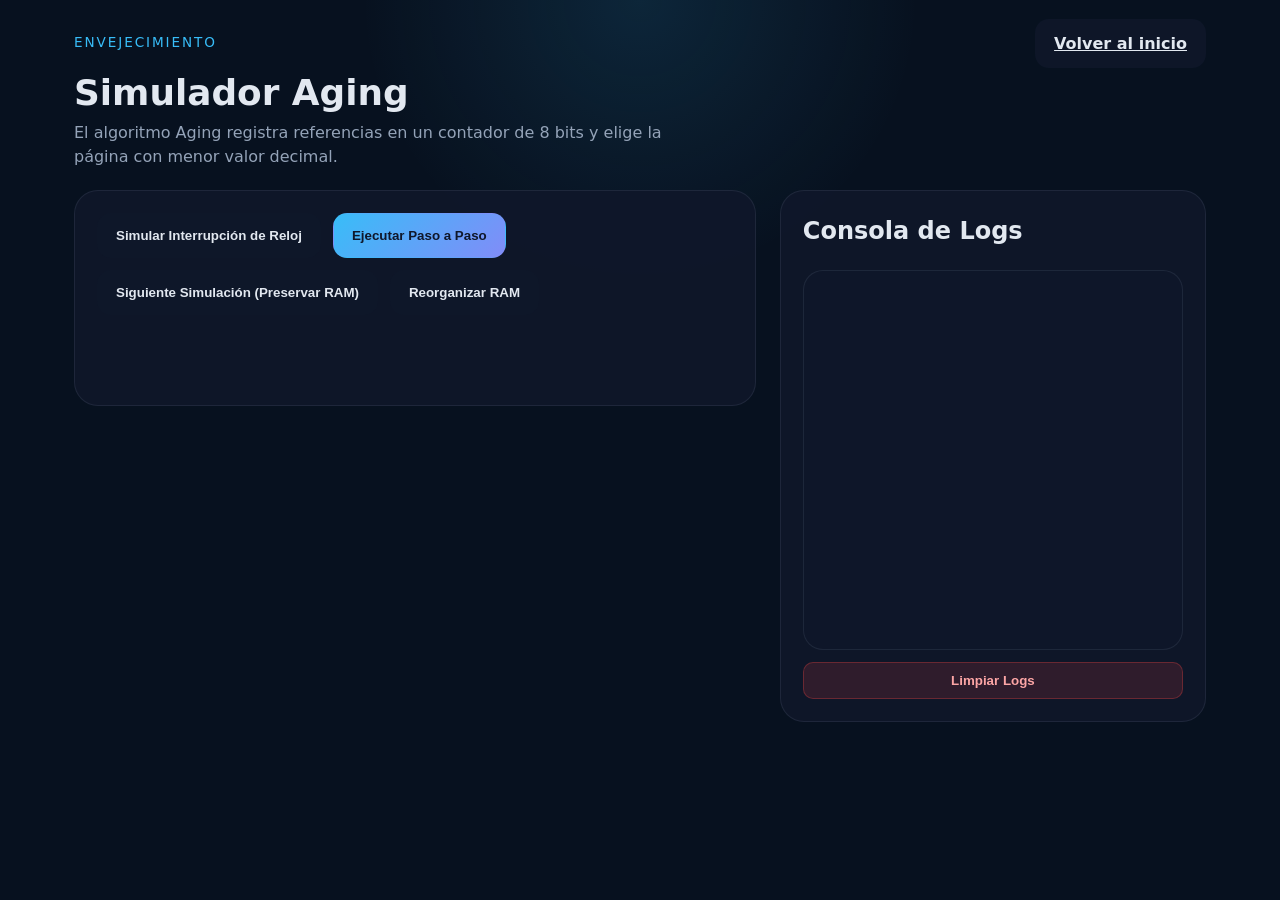
==== views/aging.html @ 6c17955e "Todo bien" ====
<!DOCTYPE html>
<html lang="es">
<head>
  <meta charset="UTF-8" />
  <meta name="viewport" content="width=device-width, initial-scale=1.0" />
  <title>Aging - Simulador de Reemplazo de Páginas</title>
  <link rel="stylesheet" href="../css/main.css" />
</head>
<body>
  <main class="container">
    <header class="header-panel">
      <div>
        <p class="eyebrow">Envejecimiento</p>
        <h1>Simulador Aging</h1>
        <p class="help-text">El algoritmo Aging registra referencias en un contador de 8 bits y elige la página con menor valor decimal.</p>
      </div>
      <div>
        <a class="secondary-button" href="../index.html">Volver al inicio</a>
      </div>
    </header>

    <div class="page-shell">
      <section class="panel workspace">
        <div class="control-panel">
          <button id="tick-btn" class="secondary-button">Simular Interrupción de Reloj</button>
          <button id="simulate-btn" class="primary">Ejecutar Paso a Paso</button>
          <button id="next-btn">Siguiente Simulación (Preservar RAM)</button>
          <button id="reorganize-btn" class="secondary-button">Reorganizar RAM</button>
        </div>
        <div class="info-box" id="incoming-label"></div>
        <div class="ram-grid" id="ram-grid"></div>
      </section>

      <aside class="panel">
        <h2>Consola de Logs</h2>
        <div class="log-console" id="log-console"></div>
        <button class="clear-logs-btn" id="clear-logs-btn">Limpiar Logs</button>
      </aside>
    </div>
  </main>

  <div class="modal-overlay" id="result-modal">
    <div class="modal-card">
      <h3 id="result-modal-title"></h3>
      <div id="result-modal-details"></div>
      <div class="modal-actions">
        <button id="modal-close-btn" class="primary">Cerrar</button>
      </div>
    </div>
  </div>

  <script type="module">
    import { createApp } from '../js/app.js';
    createApp('aging');
  </script>
</body>
</html>
---- css/main.css ----
:root {
  color-scheme: dark;
  --bg: #07111f;
  --surface: #111b2c;
  --surface-strong: #0c1729;
  --border: #1f2d40;
  --text: #e2e8f0;
  --muted: #94a3b8;
  --primary: #38bdf8;
  --success: #22c55e;
  --warning: #fbbf24;
  --danger: #ef4444;
  --accent: #818cf8;
}

* {
  box-sizing: border-box;
}

html, body {
  margin: 0;
  min-height: 100%;
  font-family: Inter, system-ui, sans-serif;
  background: radial-gradient(circle at top, rgba(56, 189, 248, 0.12), transparent 28%), var(--bg);
  color: var(--text);
}

body {
  line-height: 1.55;
}

.container {
  max-width: 1180px;
  margin: 0 auto;
  padding: 32px 24px 40px;
}

.welcome-page .hero-card {
  background: rgba(15, 23, 42, 0.88);
  border: 1px solid rgba(148, 163, 184, 0.18);
  border-radius: 24px;
  padding: 36px;
  display: grid;
  gap: 28px;
}

.eyebrow {
  margin: 0 0 12px;
  color: var(--primary);
  text-transform: uppercase;
  letter-spacing: 0.14em;
  font-size: 0.85rem;
}

h1 {
  margin: 0;
  font-size: clamp(2rem, 3vw, 3.4rem);
}

p {
  margin: 0;
}

.hero-actions {
  display: flex;
  flex-wrap: wrap;
  gap: 12px;
}

.primary-button {
  display: inline-flex;
  align-items: center;
  justify-content: center;
  padding: 14px 20px;
  border-radius: 999px;
  color: #0f172a;
  background: linear-gradient(135deg, #38bdf8, #818cf8);
  text-decoration: none;
  font-weight: 700;
}

.cards-grid {
  display: grid;
  gap: 18px;
  margin-top: 32px;
  grid-template-columns: repeat(auto-fit, minmax(260px, 1fr));
}

.info-card {
  background: rgba(15, 23, 42, 0.88);
  border: 1px solid rgba(148, 163, 184, 0.14);
  border-radius: 20px;
  padding: 24px;
}

.page-shell {
  display: grid;
  grid-template-columns: 1.6fr 1fr;
  gap: 24px;
  align-items: start;
}

.header-panel {
  display: flex;
  justify-content: space-between;
  align-items: flex-start;
  gap: 16px;
  margin-bottom: 20px;
}

.header-panel h1 {
  margin: 0;
  font-size: clamp(1.8rem, 2.8vw, 2.6rem);
}

.help-text {
  color: var(--muted);
  max-width: 640px;
}

.control-panel {
  display: flex;
  flex-wrap: wrap;
  gap: 12px;
  margin-bottom: 20px;
}

button, .secondary-button {
  border: 1px solid transparent;
  border-radius: 14px;
  padding: 14px 18px;
  background: rgba(15, 23, 42, 0.92);
  color: var(--text);
  cursor: pointer;
  font-weight: 600;
}

button.primary {
  background: linear-gradient(135deg, #38bdf8, #818cf8);
  color: #0f172a;
}

button:disabled {
  opacity: 0.5;
  cursor: not-allowed;
}

.panel {
  background: rgba(15, 23, 42, 0.94);
  border: 1px solid rgba(148, 163, 184, 0.12);
  border-radius: 24px;
  padding: 22px;
}

.panel h2 {
  margin-top: 0;
}

.workspace {
  display: grid;
  gap: 18px;
}

.ram-grid {
  display: grid;
  gap: 14px;
  grid-template-columns: repeat(4, minmax(0, 1fr));
}

.frame-card {
  background: rgba(15, 23, 42, 0.88);
  border: 1px solid var(--border);
  border-radius: 18px;
  padding: 18px;
  min-height: 140px;
  position: relative;
  overflow: hidden;
}

.frame-card span {
  display: inline-flex;
  align-items: center;
  gap: 6px;
}

.frame-card h3 {
  margin: 0 0 10px;
  font-size: 1.05rem;
}

.frame-badge {
  background: rgba(56, 189, 248, 0.14);
  color: var(--primary);
  padding: 6px 10px;
  border-radius: 999px;
  font-size: 0.85rem;
}

.status-line {
  margin-top: 14px;
  display: grid;
  gap: 8px;
}

.status-pill {
  display: inline-flex;
  align-items: center;
  justify-content: center;
  padding: 8px 10px;
  border-radius: 999px;
  font-size: 0.82rem;
}

.status-pill.R { background: rgba(59, 130, 246, 0.16); color: #93c5fd; }
.status-pill.M { background: rgba(16, 185, 129, 0.16); color: #4ade80; }

.frame-card.evaluating {
  border-color: #fbbf24;
  box-shadow: 0 0 0 3px rgba(251, 191, 36, 0.14);
}

.frame-card.victim {
  border-color: #ef4444;
  box-shadow: 0 0 0 3px rgba(239, 68, 68, 0.18);
  animation: pulse-red 1s ease-in-out infinite alternate;
}

.frame-card.loaded {
  border-color: #22c55e;
  box-shadow: 0 0 0 3px rgba(34, 197, 94, 0.16);
}

@keyframes pulse-red {
  from { transform: translateY(0); }
  to { transform: translateY(-2px); }
}

.info-box {
  display: grid;
  gap: 10px;
  margin-top: 12px;
  color: var(--muted);
}

.info-box strong {
  color: var(--text);
}

.log-console {
  height: 380px;
  background: rgba(15, 23, 42, 0.92);
  border-radius: 20px;
  padding: 18px;
  overflow-y: auto;
  border: 1px solid rgba(148, 163, 184, 0.12);
}

.clear-logs-btn {
  display: block;
  width: 100%;
  margin-top: 12px;
  padding: 10px;
  background: rgba(239, 68, 68, 0.15);
  color: #fca5a5;
  border: 1px solid rgba(239, 68, 68, 0.3);
  border-radius: 10px;
  font-weight: 600;
  cursor: pointer;
  transition: all 0.2s ease;
}

.clear-logs-btn:hover {
  background: rgba(239, 68, 68, 0.25);
  border-color: rgba(239, 68, 68, 0.5);
}

.log-line {
  margin: 0 0 10px;
  font-size: 0.92rem;
  color: var(--muted);
}

.log-line strong {
  color: var(--text);
}

.modal-overlay {
  position: fixed;
  inset: 0;
  background: rgba(0, 0, 0, 0.72);
  display: none;
  align-items: center;
  justify-content: center;
  padding: 18px;
  z-index: 50;
}

.modal-overlay.active {
  display: flex;
}

.modal-card {
  background: #0f172a;
  border: 1px solid rgba(148, 163, 184, 0.16);
  border-radius: 24px;
  padding: 28px;
  width: min(560px, 100%);
}

.modal-card h3 {
  margin-top: 0;
}

.modal-actions {
  display: flex;
  gap: 12px;
  flex-wrap: wrap;
  margin-top: 20px;
}

.inline-info {
  display: flex;
  gap: 12px;
  flex-wrap: wrap;
  margin-top: 14px;
}

.inline-chip {
  background: rgba(148, 163, 184, 0.12);
  color: var(--text);
  border-radius: 999px;
  padding: 10px 14px;
  font-size: 0.87rem;
}

@media (max-width: 920px) {
  .page-shell {
    grid-template-columns: 1fr;
  }
}

@media (max-width: 640px) {
  .hero-card {
    padding: 24px;
  }
  .primary-button {
    width: 100%;
  }
}
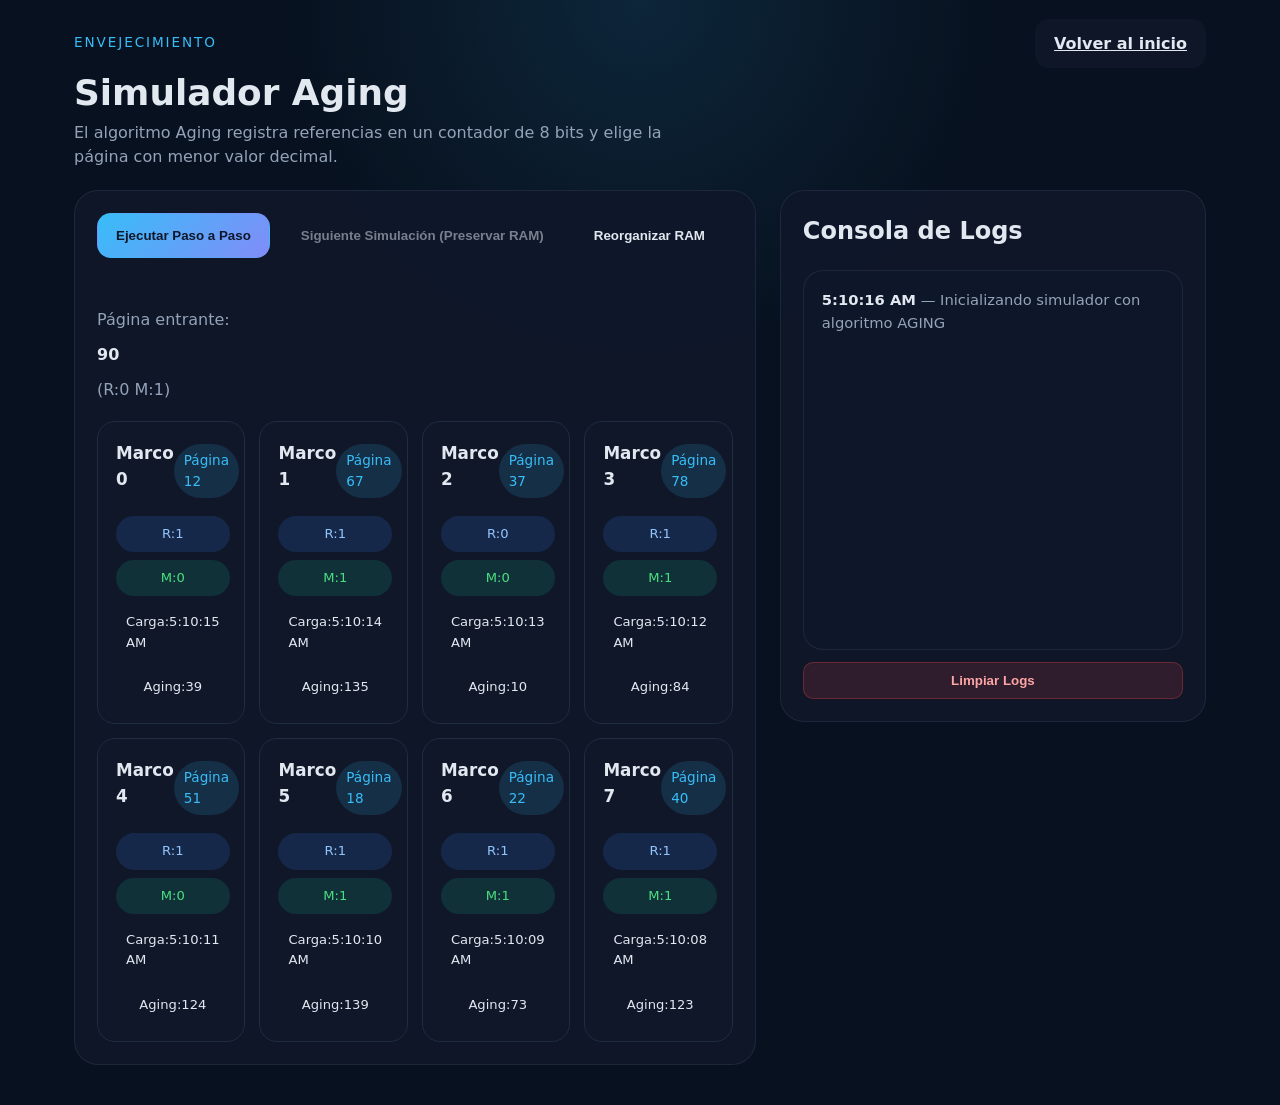
==== commit 80ec72c6: "arreglos" ====
--- a/views/aging.html
+++ b/views/aging.html
@@ -22,7 +22,6 @@
     <div class="page-shell">
       <section class="panel workspace">
         <div class="control-panel">
-          <button id="tick-btn" class="secondary-button">Simular Interrupción de Reloj</button>
           <button id="simulate-btn" class="primary">Ejecutar Paso a Paso</button>
           <button id="next-btn">Siguiente Simulación (Preservar RAM)</button>
           <button id="reorganize-btn" class="secondary-button">Reorganizar RAM</button>
@@ -35,19 +34,13 @@
         <h2>Consola de Logs</h2>
         <div class="log-console" id="log-console"></div>
         <button class="clear-logs-btn" id="clear-logs-btn">Limpiar Logs</button>
+        <div class="result-tab" id="result-tab">
+          <div class="result-tab-header">Resultado de reemplazo</div>
+          <div class="result-content" id="result-content"></div>
+        </div>
       </aside>
     </div>
   </main>
-
-  <div class="modal-overlay" id="result-modal">
-    <div class="modal-card">
-      <h3 id="result-modal-title"></h3>
-      <div id="result-modal-details"></div>
-      <div class="modal-actions">
-        <button id="modal-close-btn" class="primary">Cerrar</button>
-      </div>
-    </div>
-  </div>
 
   <script type="module">
     import { createApp } from '../js/app.js';
--- a/css/main.css
+++ b/css/main.css
@@ -284,6 +284,32 @@
   color: var(--text);
 }
 
+.result-tab {
+  margin-top: 18px;
+  background: rgba(15, 23, 42, 0.92);
+  border: 1px solid rgba(148, 163, 184, 0.16);
+  border-radius: 20px;
+  padding: 16px;
+  min-height: 120px;
+  display: none;
+}
+
+.result-tab.active {
+  display: block;
+}
+
+.result-tab-header {
+  margin: 0 0 12px;
+  font-size: 1rem;
+  font-weight: 700;
+  color: #f8fafc;
+}
+
+.result-body {
+  color: var(--muted);
+  line-height: 1.6;
+}
+
 .modal-overlay {
   position: fixed;
   inset: 0;
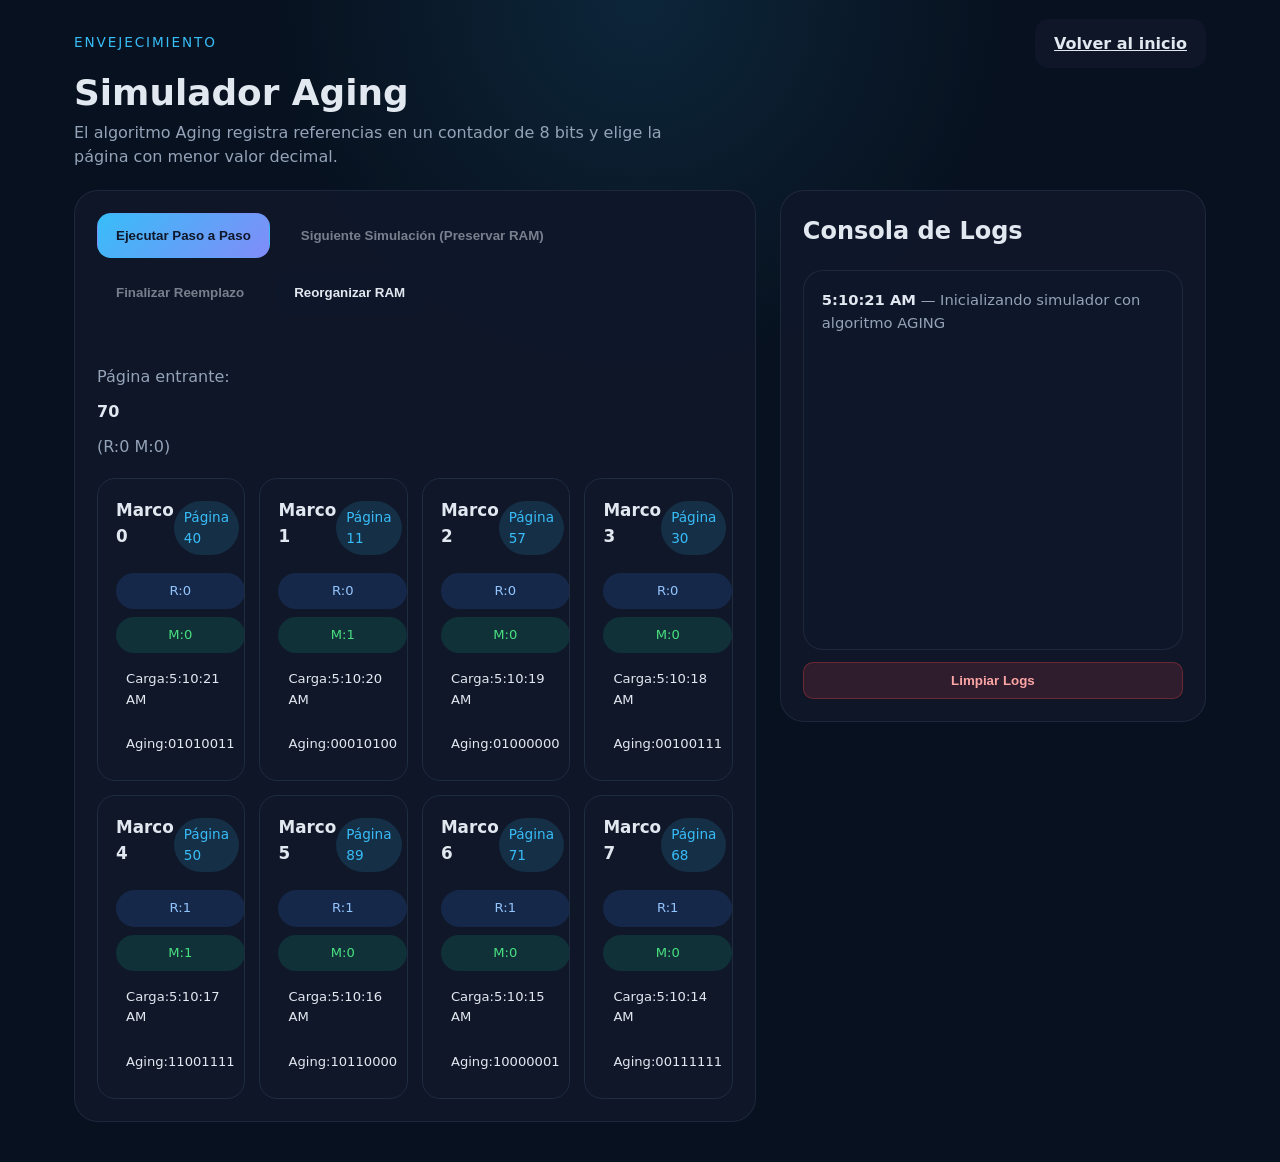
==== commit adc6eedc: "Arreglos en la visualización, fucnioanmiento de reloj" ====
--- a/views/aging.html
+++ b/views/aging.html
@@ -24,6 +24,7 @@
         <div class="control-panel">
           <button id="simulate-btn" class="primary">Ejecutar Paso a Paso</button>
           <button id="next-btn">Siguiente Simulación (Preservar RAM)</button>
+          <button id="commit-btn" class="secondary-button" disabled>Finalizar Reemplazo</button>
           <button id="reorganize-btn" class="secondary-button">Reorganizar RAM</button>
         </div>
         <div class="info-box" id="incoming-label"></div>
--- a/css/main.css
+++ b/css/main.css
@@ -274,6 +274,11 @@
   border-color: rgba(239, 68, 68, 0.5);
 }
 
+.clear-logs-btn:disabled {
+  opacity: 0.5;
+  cursor: not-allowed;
+}
+
 .log-line {
   margin: 0 0 10px;
   font-size: 0.92rem;
